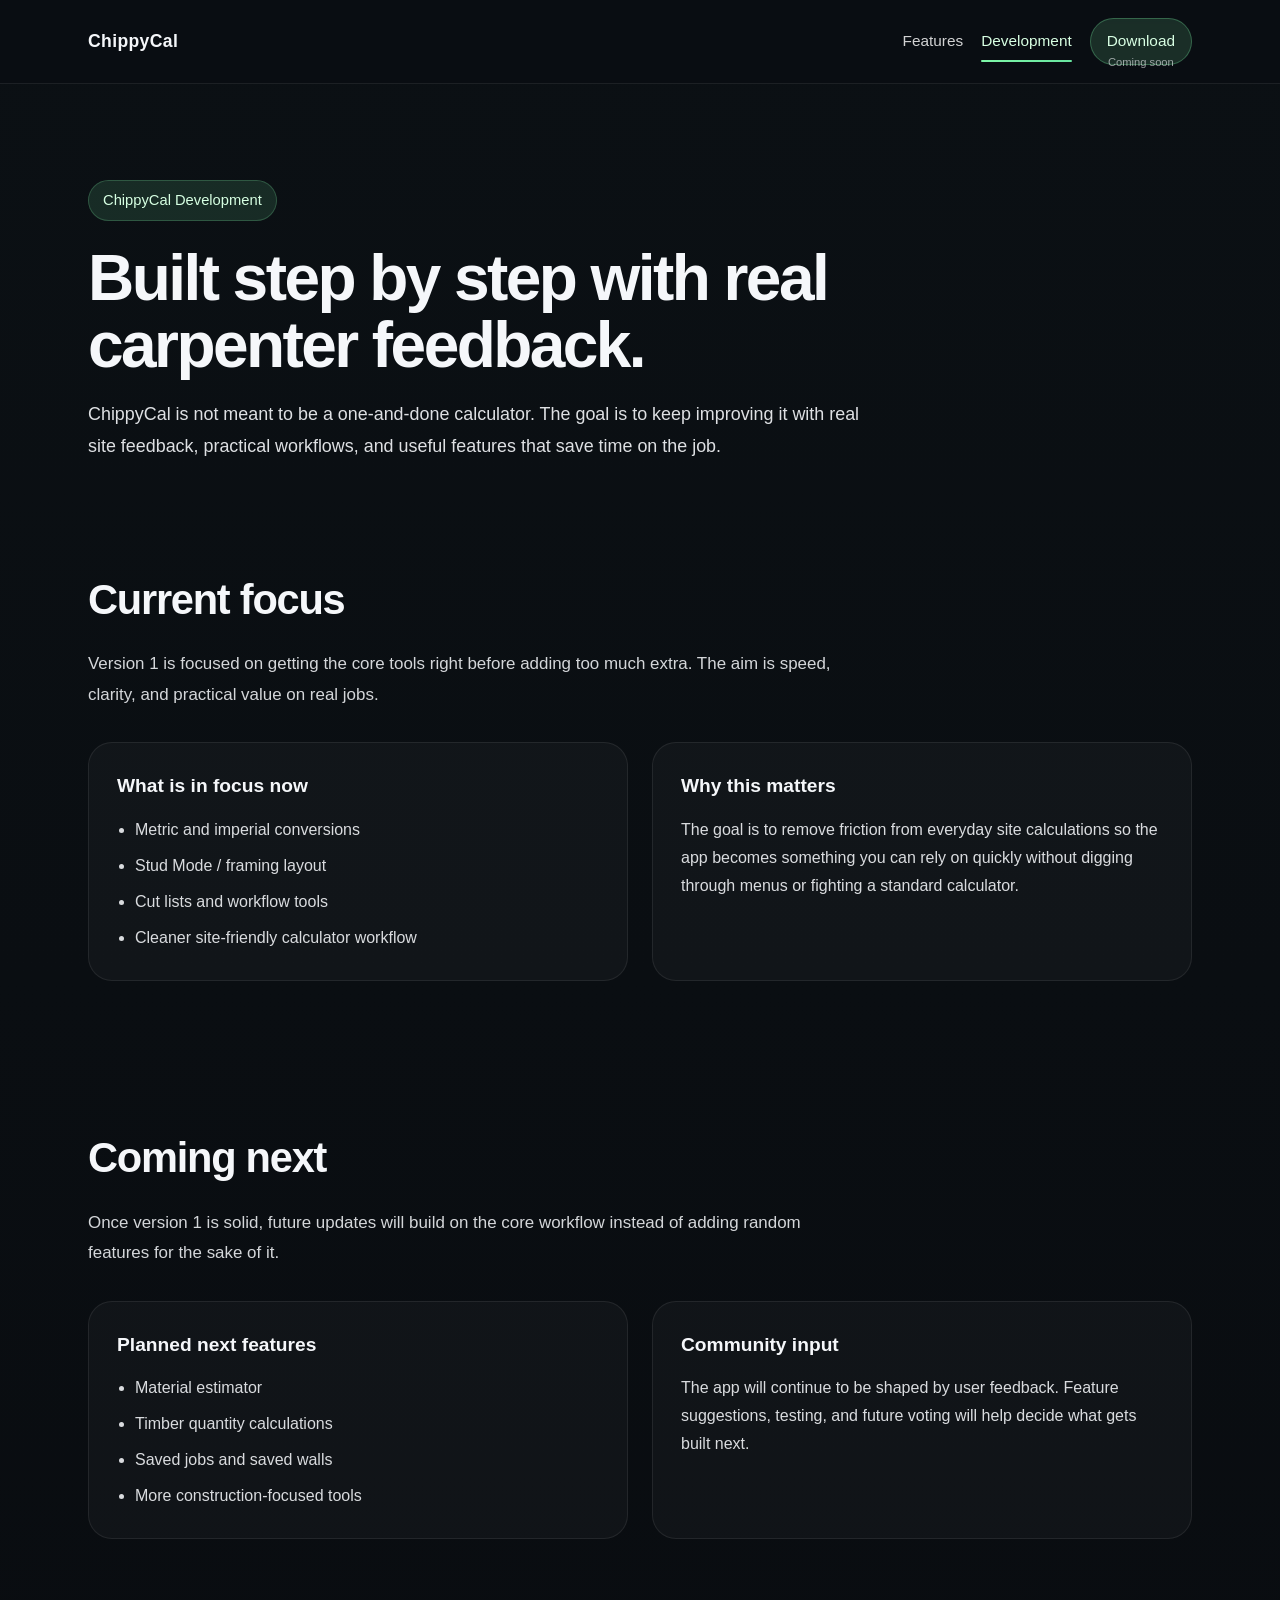
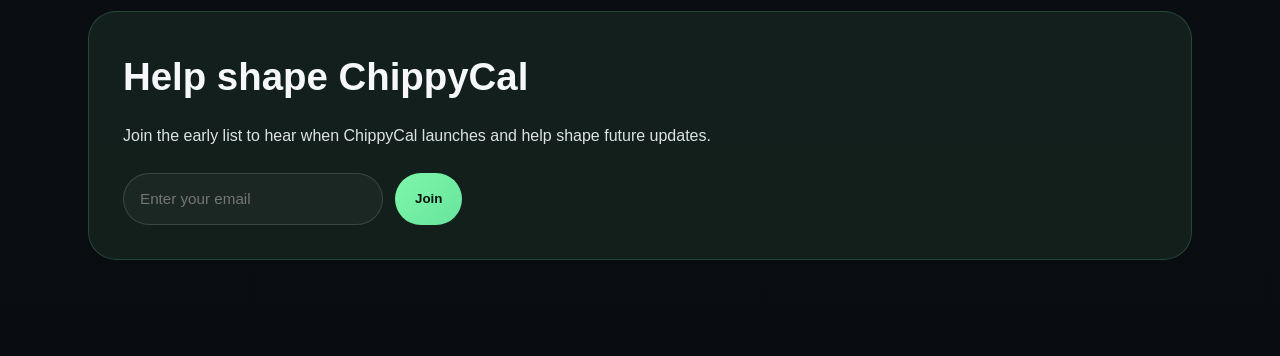
==== development.html @ 04ffdfd8 "Add development page and update layout" ====
<!DOCTYPE html>
<html lang="en">
<head>
<meta charset="UTF-8" />
<meta name="viewport" content="width=device-width, initial-scale=1.0" />
<title>ChippyCal Development</title>
<style>
:root { color-scheme: dark; }

* { box-sizing: border-box; }

body {
margin: 0;
font-family: -apple-system, BlinkMacSystemFont, "SF Pro Display", "Inter", sans-serif;
background: linear-gradient(180deg, #0b1014 0%, #090c10 100%);
color: #f5f7fa;
line-height: 1.6;
}

.site-header {
position: sticky;
top: 0;
z-index: 1000;
backdrop-filter: blur(14px);
background: rgba(10, 14, 18, 0.78);
border-bottom: 1px solid rgba(255, 255, 255, 0.08);
}

.site-header-inner {
max-width: 1200px;
margin: 0 auto;
padding: 18px 48px;
display: flex;
align-items: center;
justify-content: space-between;
gap: 24px;
}

.site-brand {
font-size: 1.1rem;
font-weight: 700;
letter-spacing: 0.02em;
color: inherit;
text-decoration: none;
position: relative;
}

.site-nav {
display: flex;
align-items: center;
gap: 18px;
flex-wrap: wrap;
}

.site-nav a {
color: rgba(255, 255, 255, 0.82);
text-decoration: none;
font-size: 0.96rem;
position: relative;
}

.site-nav a.active {
color: #d8ffe3;
}

.site-nav a.active::after {
content: "";
position: absolute;
left: 0;
right: 0;
bottom: -8px;
height: 2px;
border-radius: 999px;
background: linear-gradient(135deg, #7ef7a8 0%, #67e49f 100%);
}

.site-nav .nav-download {
padding: 10px 16px;
border-radius: 999px;
background: rgba(126, 247, 168, 0.14);
border: 1px solid rgba(126, 247, 168, 0.28);
color: #d8ffe3;
}

.page-hero {
max-width: 1200px;
margin: 0 auto;
padding: 96px 48px 32px;
}

.eyebrow {
display: inline-flex;
padding: 8px 14px;
border-radius: 999px;
background: rgba(126, 247, 168, 0.12);
border: 1px solid rgba(126, 247, 168, 0.22);
color: #d6ffe2;
font-size: 0.92rem;
margin-bottom: 24px;
}

h1 {
font-size: clamp(2.6rem, 5vw, 4.5rem);
line-height: 1.04;
letter-spacing: -0.04em;
margin: 0 0 20px;
max-width: 900px;
}

.hero-copy {
max-width: 780px;
font-size: 1.12rem;
line-height: 1.8;
opacity: 0.9;
margin: 0;
}

.section {
max-width: 1200px;
margin: 0 auto;
padding: 72px 48px;
}

.section-header {
max-width: 760px;
margin-bottom: 32px;
}

.section-header h2 {
font-size: clamp(1.8rem, 3.4vw, 2.6rem);
margin: 0 0 16px;
letter-spacing: -0.03em;
}

.section-header p {
margin: 0;
font-size: 1.06rem;
line-height: 1.8;
opacity: 0.86;
}

.grid {
display: grid;
grid-template-columns: repeat(2, 1fr);
gap: 24px;
}

.card {
background: rgba(255, 255, 255, 0.03);
border: 1px solid rgba(255, 255, 255, 0.08);
border-radius: 24px;
padding: 28px;
}

.card h3 {
margin: 0 0 14px;
font-size: 1.2rem;
}

.card p,
.card ul {
margin: 0;
opacity: 0.88;
line-height: 1.75;
}

.card ul {
padding-left: 18px;
display: grid;
gap: 8px;
}

.footer-cta {
max-width: 1200px;
margin: 0 auto;
padding: 0 48px 96px;
}

.footer-cta-card {
background: rgba(126, 247, 168, 0.08);
border: 1px solid rgba(126, 247, 168, 0.18);
border-radius: 28px;
padding: 34px;
}

.footer-cta-card h2 {
margin: 0 0 14px;
font-size: clamp(1.8rem, 3vw, 2.5rem);
}

.footer-cta-card p {
margin: 0 0 22px;
max-width: 760px;
opacity: 0.9;
line-height: 1.8;
}

.signup-form {
display: flex;
gap: 12px;
flex-wrap: wrap;
margin-top: 0;
}

.signup-input {
min-height: 52px;
padding: 0 16px;
border-radius: 999px;
border: 1px solid rgba(255,255,255,0.14);
background: rgba(255,255,255,0.04);
color: #f5f7fa;
min-width: 260px;
font-size: 0.95rem;
}

.btn-primary {
display: inline-flex;
align-items: center;
justify-content: center;
min-height: 52px;
padding: 0 20px;
border-radius: 999px;
text-decoration: none;
font-weight: 600;
background: linear-gradient(135deg, #7ef7a8 0%, #67e49f 100%);
color: #07110c;
border: none;
cursor: pointer;
}

@media (max-width: 980px) {
.site-header-inner {
padding: 16px 24px;
flex-direction: column;
align-items: flex-start;
}

.page-hero,
.section,
.footer-cta {
padding-left: 24px;
padding-right: 24px;
}

.grid {
grid-template-columns: 1fr;
}
}
</style>
</head>
<body>
<header class="site-header">
<div class="site-header-inner">
<a href="index.html" class="site-brand">ChippyCal</a>

<nav class="site-nav">
<a href="features.html">Features</a>
<a href="development.html" class="active">Development</a>
<div style="position:relative; display:flex; align-items:center;">
<a href="index.html#appstore" class="nav-download">Download</a>
<div style="position:absolute; top:36px; left:50%; transform:translateX(-50%); font-size:0.7rem; opacity:0.6; white-space:nowrap;">Coming soon</div>
</div>
</nav>
</div>
</header>

<section class="page-hero">
<span class="eyebrow">ChippyCal Development</span>
<h1>Built step by step with real carpenter feedback.</h1>
<p class="hero-copy">
ChippyCal is not meant to be a one-and-done calculator. The goal is to keep improving it with real site feedback, practical workflows, and useful features that save time on the job.
</p>
</section>

<section class="section">
<div class="section-header">
<h2>Current focus</h2>
<p>
Version 1 is focused on getting the core tools right before adding too much extra. The aim is speed, clarity, and practical value on real jobs.
</p>
</div>

<div class="grid">
<div class="card">
<h3>What is in focus now</h3>
<ul>
<li>Metric and imperial conversions</li>
<li>Stud Mode / framing layout</li>
<li>Cut lists and workflow tools</li>
<li>Cleaner site-friendly calculator workflow</li>
</ul>
</div>

<div class="card">
<h3>Why this matters</h3>
<p>
The goal is to remove friction from everyday site calculations so the app becomes something you can rely on quickly without digging through menus or fighting a standard calculator.
</p>
</div>
</div>
</section>

<section class="section">
<div class="section-header">
<h2>Coming next</h2>
<p>
Once version 1 is solid, future updates will build on the core workflow instead of adding random features for the sake of it.
</p>
</div>

<div class="grid">
<div class="card">
<h3>Planned next features</h3>
<ul>
<li>Material estimator</li>
<li>Timber quantity calculations</li>
<li>Saved jobs and saved walls</li>
<li>More construction-focused tools</li>
</ul>
</div>

<div class="card">
<h3>Community input</h3>
<p>
The app will continue to be shaped by user feedback. Feature suggestions, testing, and future voting will help decide what gets built next.
</p>
</div>
</div>
</section>

<section class="footer-cta">
<div class="footer-cta-card">
<h2>Help shape ChippyCal</h2>
<p>
Join the early list to hear when ChippyCal launches and help shape future updates.
</p>
<form action="https://chippycal.us5.list-manage.com/subscribe/post?u=5f788e381d7d2507d632d8ed6&amp;id=597a0e510a&amp;f_id=00c2bdedf0" method="post" target="_blank">
<div class="signup-form">
<input
class="signup-input"
type="email"
name="EMAIL"
placeholder="Enter your email"
required
>
<button type="submit" class="btn-primary">Join</button>
</div>

<div style="position:absolute; left:-5000px;" aria-hidden="true">
<input type="text" name="b_5f788e381d7d2507d632d8ed6_597a0e510a" tabindex="-1" value="">
</div>
</form>
</div>
</section>
</body>
</html>
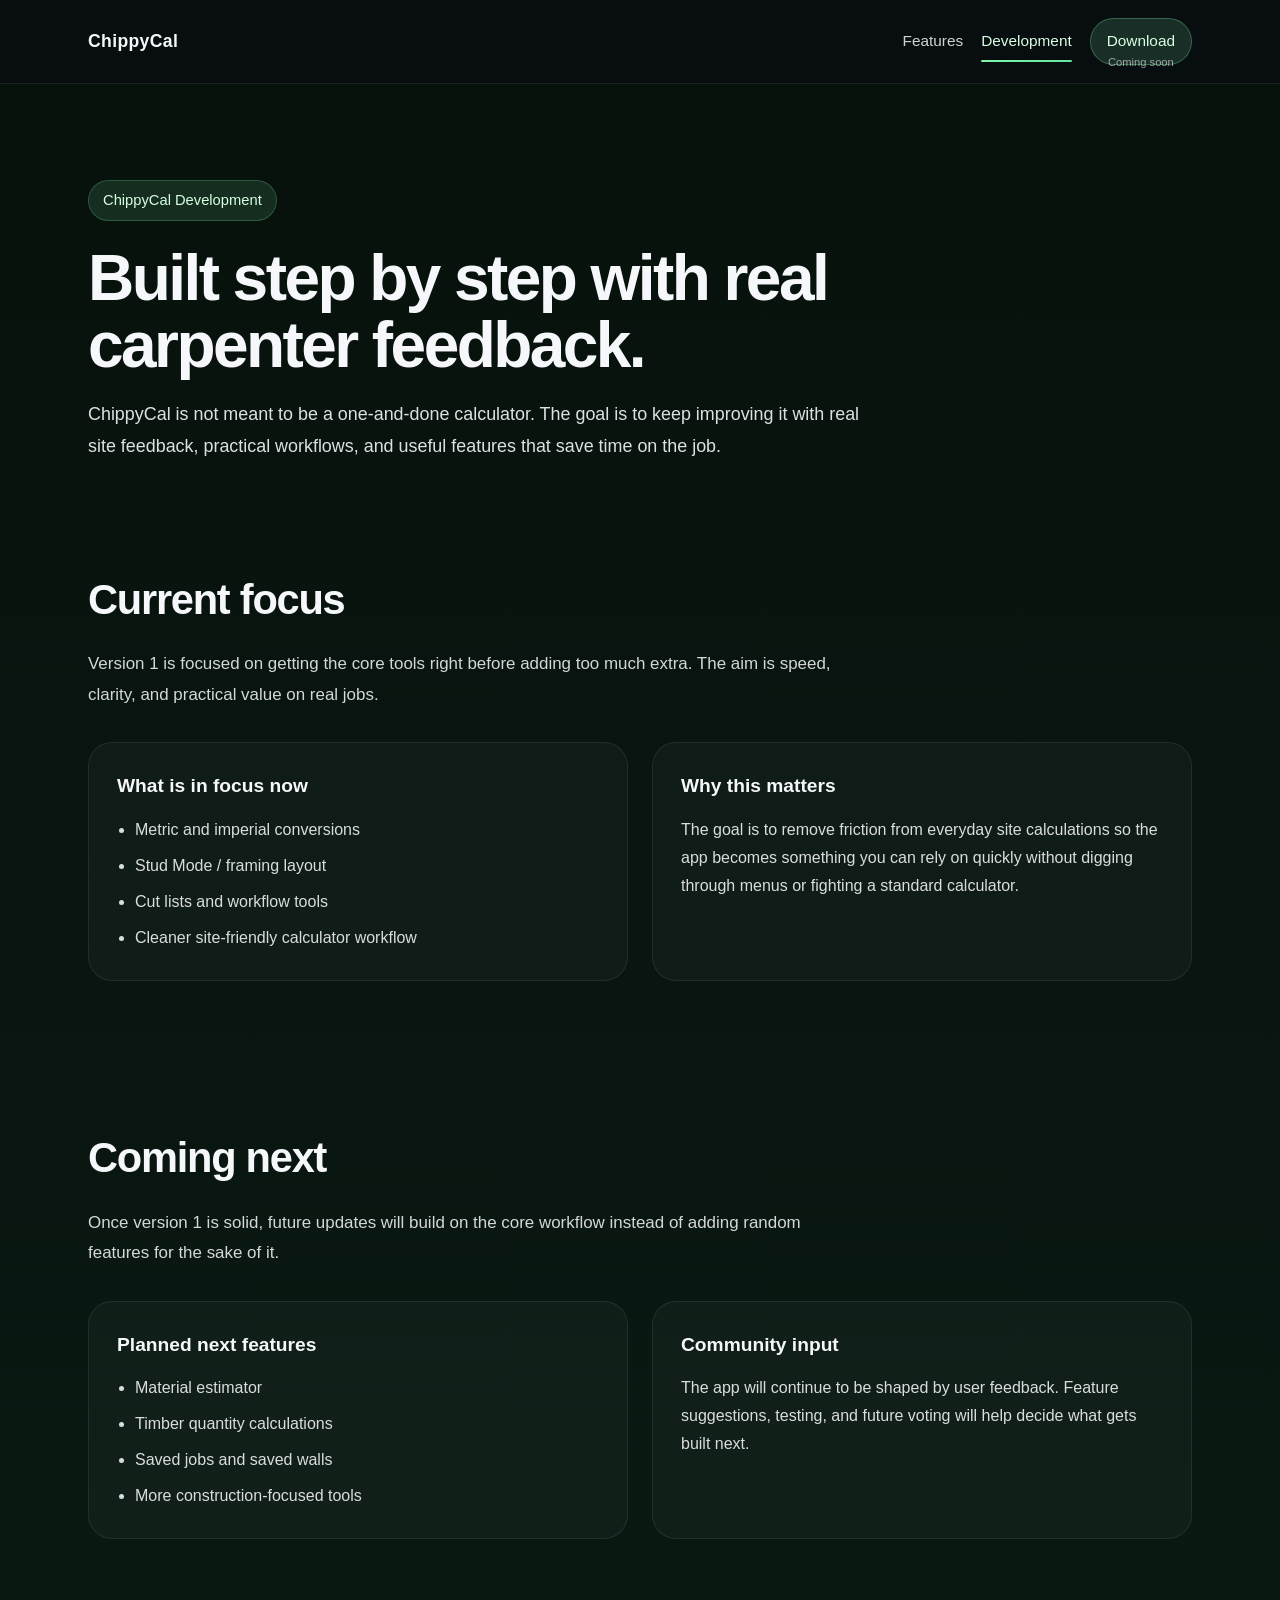
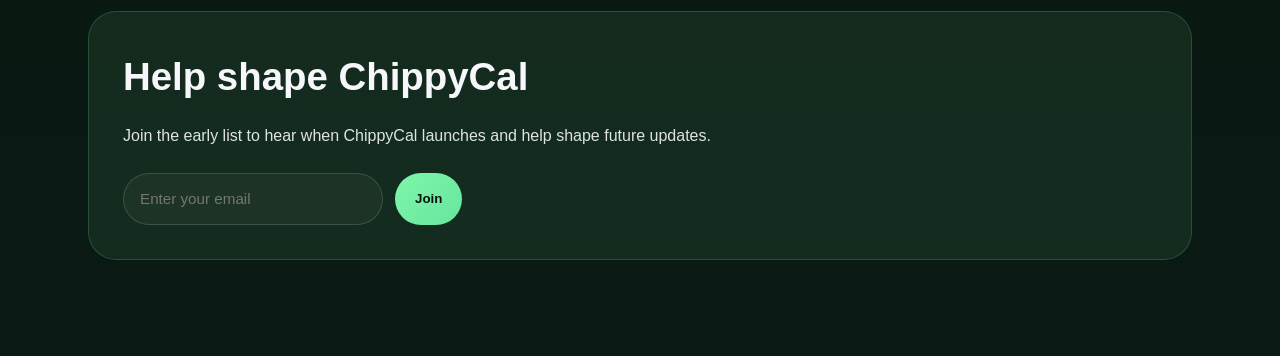
==== commit 932da655: "Move images into images folder and update paths" ====
--- a/development.html
+++ b/development.html
@@ -14,7 +14,7 @@
 body {
 margin: 0;
 font-family: -apple-system, BlinkMacSystemFont, "SF Pro Display", "Inter", sans-serif;
-background: linear-gradient(180deg, #0b1014 0%, #090c10 100%);
+background: linear-gradient(180deg, #07110c 0%, #0b1a14 100%);
 color: #f5f7fa;
 line-height: 1.6;
 }
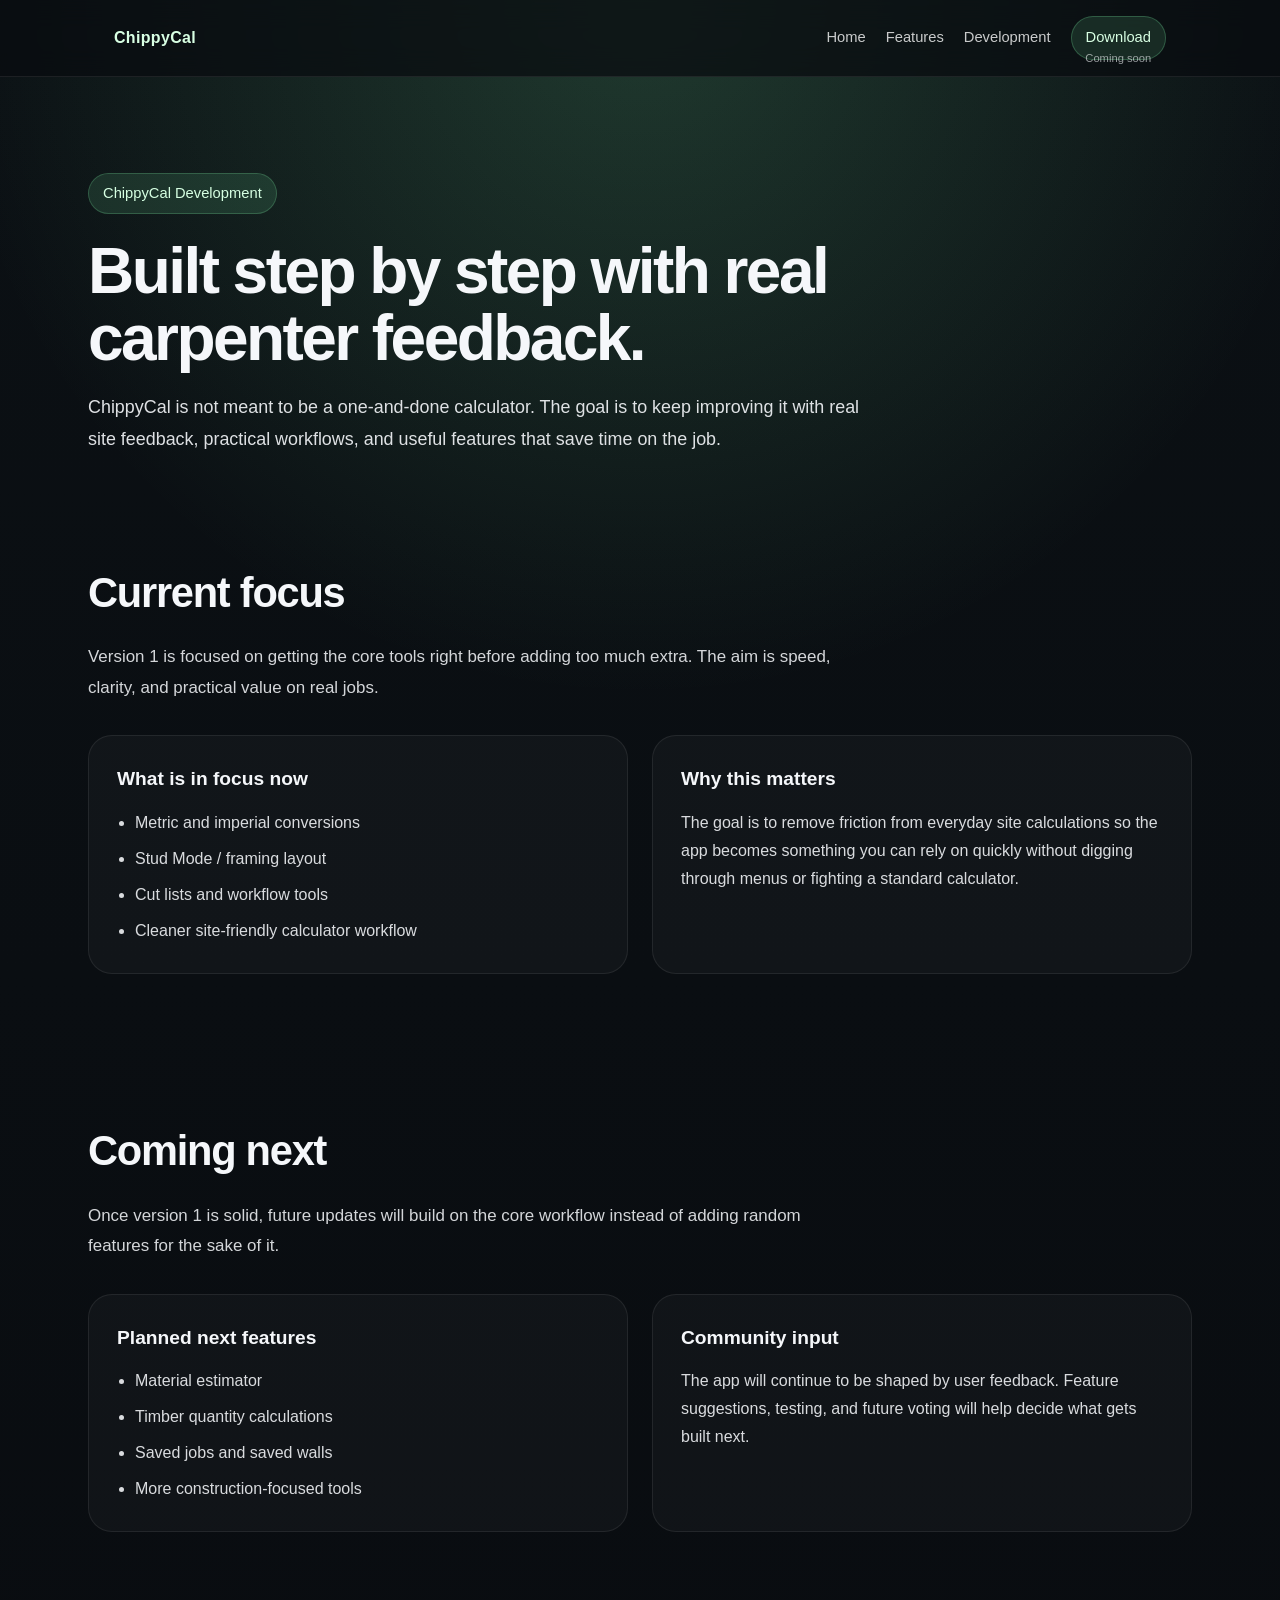
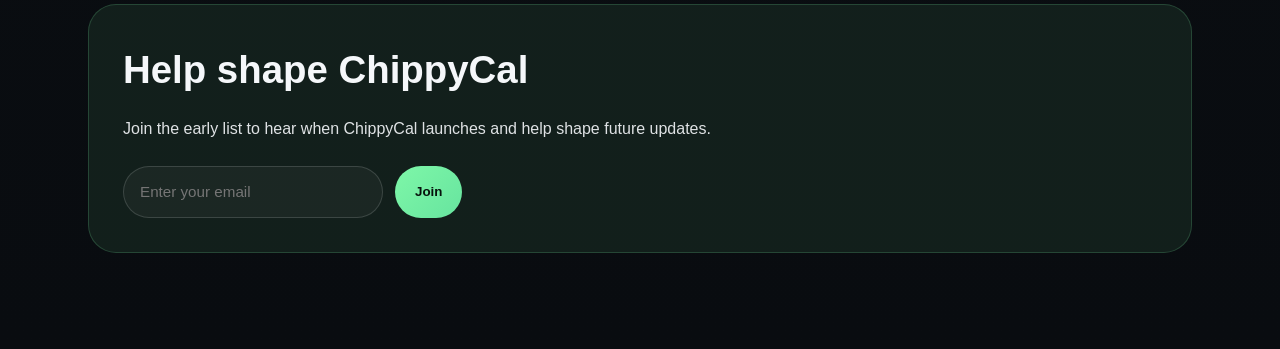
==== commit a5ebe8d8: "Update landing page" ====
--- a/development.html
+++ b/development.html
@@ -14,73 +14,62 @@
 body {
 margin: 0;
 font-family: -apple-system, BlinkMacSystemFont, "SF Pro Display", "Inter", sans-serif;
-background: linear-gradient(180deg, #07110c 0%, #0b1a14 100%);
+background:
+radial-gradient(circle at top, rgba(126, 247, 168, 0.18), transparent 34%),
+linear-gradient(180deg, #0b1014 0%, #090c10 100%);
 color: #f5f7fa;
 line-height: 1.6;
 }
 
-.site-header {
+/* Header styles */
+.header {
 position: sticky;
 top: 0;
 z-index: 1000;
+background: rgba(9, 12, 16, 0.72);
 backdrop-filter: blur(14px);
-background: rgba(10, 14, 18, 0.78);
 border-bottom: 1px solid rgba(255, 255, 255, 0.08);
 }
 
-.site-header-inner {
-max-width: 1200px;
+.header-inner {
+max-width: 1100px;
 margin: 0 auto;
-padding: 18px 48px;
+padding: 16px 24px;
+display: flex;
+justify-content: space-between;
+align-items: center;
+gap: 24px;
+}
+
+.logo {
+color: #d8ffe3;
+font-weight: 700;
+text-decoration: none;
+letter-spacing: 0.02em;
+}
+
+.nav {
 display: flex;
 align-items: center;
-justify-content: space-between;
-gap: 24px;
-}
-
-.site-brand {
-font-size: 1.1rem;
-font-weight: 700;
-letter-spacing: 0.02em;
-color: inherit;
+gap: 20px;
+}
+
+.nav a {
 text-decoration: none;
+color: rgba(255, 255, 255, 0.78);
+font-size: 0.92rem;
 position: relative;
 }
 
-.site-nav {
-display: flex;
-align-items: center;
-gap: 18px;
-flex-wrap: wrap;
-}
-
-.site-nav a {
-color: rgba(255, 255, 255, 0.82);
-text-decoration: none;
-font-size: 0.96rem;
-position: relative;
-}
-
-.site-nav a.active {
-color: #d8ffe3;
-}
-
-.site-nav a.active::after {
-content: "";
-position: absolute;
-left: 0;
-right: 0;
-bottom: -8px;
-height: 2px;
+.nav a:hover {
+color: #ffffff;
+}
+
+.nav .download-link {
+padding: 9px 14px;
 border-radius: 999px;
-background: linear-gradient(135deg, #7ef7a8 0%, #67e49f 100%);
-}
-
-.site-nav .nav-download {
-padding: 10px 16px;
-border-radius: 999px;
-background: rgba(126, 247, 168, 0.14);
-border: 1px solid rgba(126, 247, 168, 0.28);
+background: rgba(126, 247, 168, 0.12);
+border: 1px solid rgba(126, 247, 168, 0.24);
 color: #d8ffe3;
 }
 
@@ -230,12 +219,7 @@
 cursor: pointer;
 }
 
-@media (max-width: 980px) {
-.site-header-inner {
-padding: 16px 24px;
-flex-direction: column;
-align-items: flex-start;
-}
+.@media (max-width: 980px) {
 
 .page-hero,
 .section,
@@ -251,16 +235,16 @@
 </style>
 </head>
 <body>
-<header class="site-header">
-<div class="site-header-inner">
-<a href="index.html" class="site-brand">ChippyCal</a>
-
-<nav class="site-nav">
+<header class="header">
+<div class="header-inner">
+<a class="logo" href="index.html">ChippyCal</a>
+<nav class="nav" aria-label="Main navigation">
+<a href="index.html">Home</a>
 <a href="features.html">Features</a>
-<a href="development.html" class="active">Development</a>
+<a href="development.html">Development</a>
 <div style="position:relative; display:flex; align-items:center;">
-<a href="index.html#appstore" class="nav-download">Download</a>
-<div style="position:absolute; top:36px; left:50%; transform:translateX(-50%); font-size:0.7rem; opacity:0.6; white-space:nowrap;">Coming soon</div>
+<a class="download-link" href="#">Download</a>
+<div style="position:absolute; top:34px; left:50%; transform:translateX(-50%); font-size:0.7rem; opacity:0.6; white-space:nowrap;">Coming soon</div>
 </div>
 </nav>
 </div>
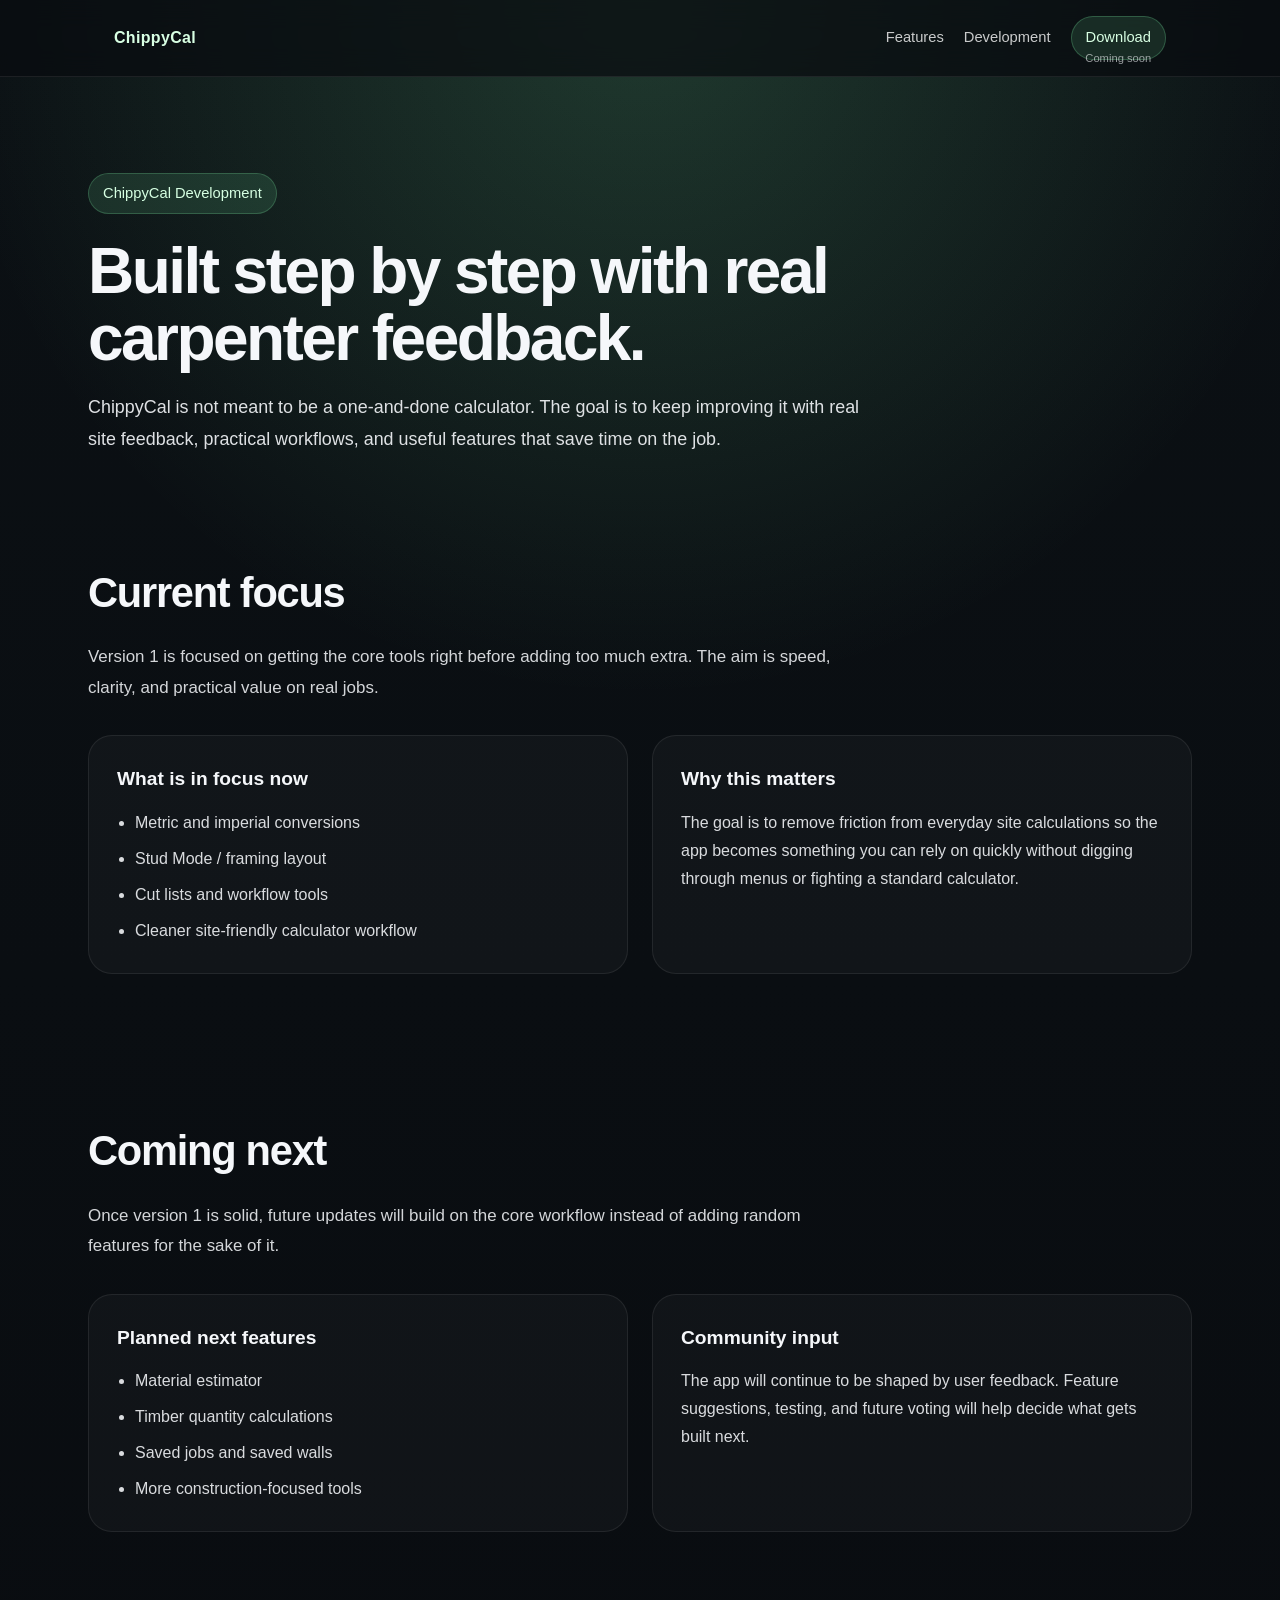
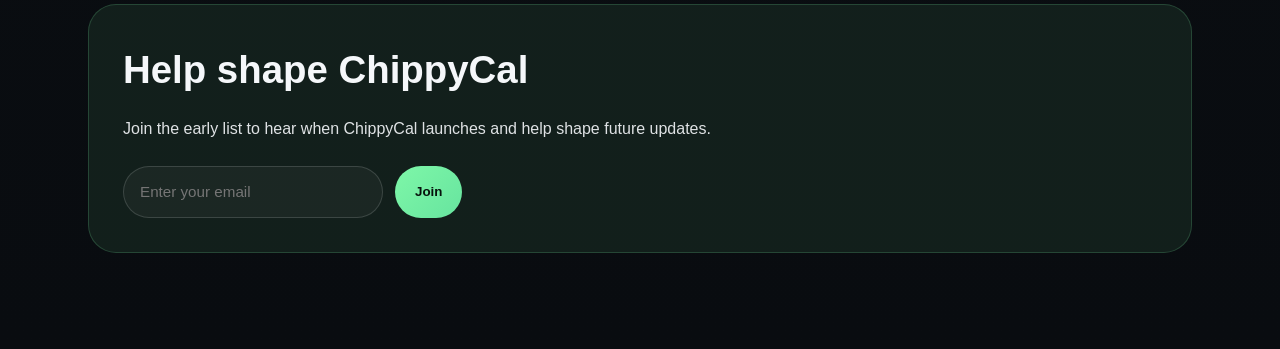
==== commit 81c1d889: "Fix layout consistency between pages" ====
--- a/development.html
+++ b/development.html
@@ -239,7 +239,6 @@
 <div class="header-inner">
 <a class="logo" href="index.html">ChippyCal</a>
 <nav class="nav" aria-label="Main navigation">
-<a href="index.html">Home</a>
 <a href="features.html">Features</a>
 <a href="development.html">Development</a>
 <div style="position:relative; display:flex; align-items:center;">
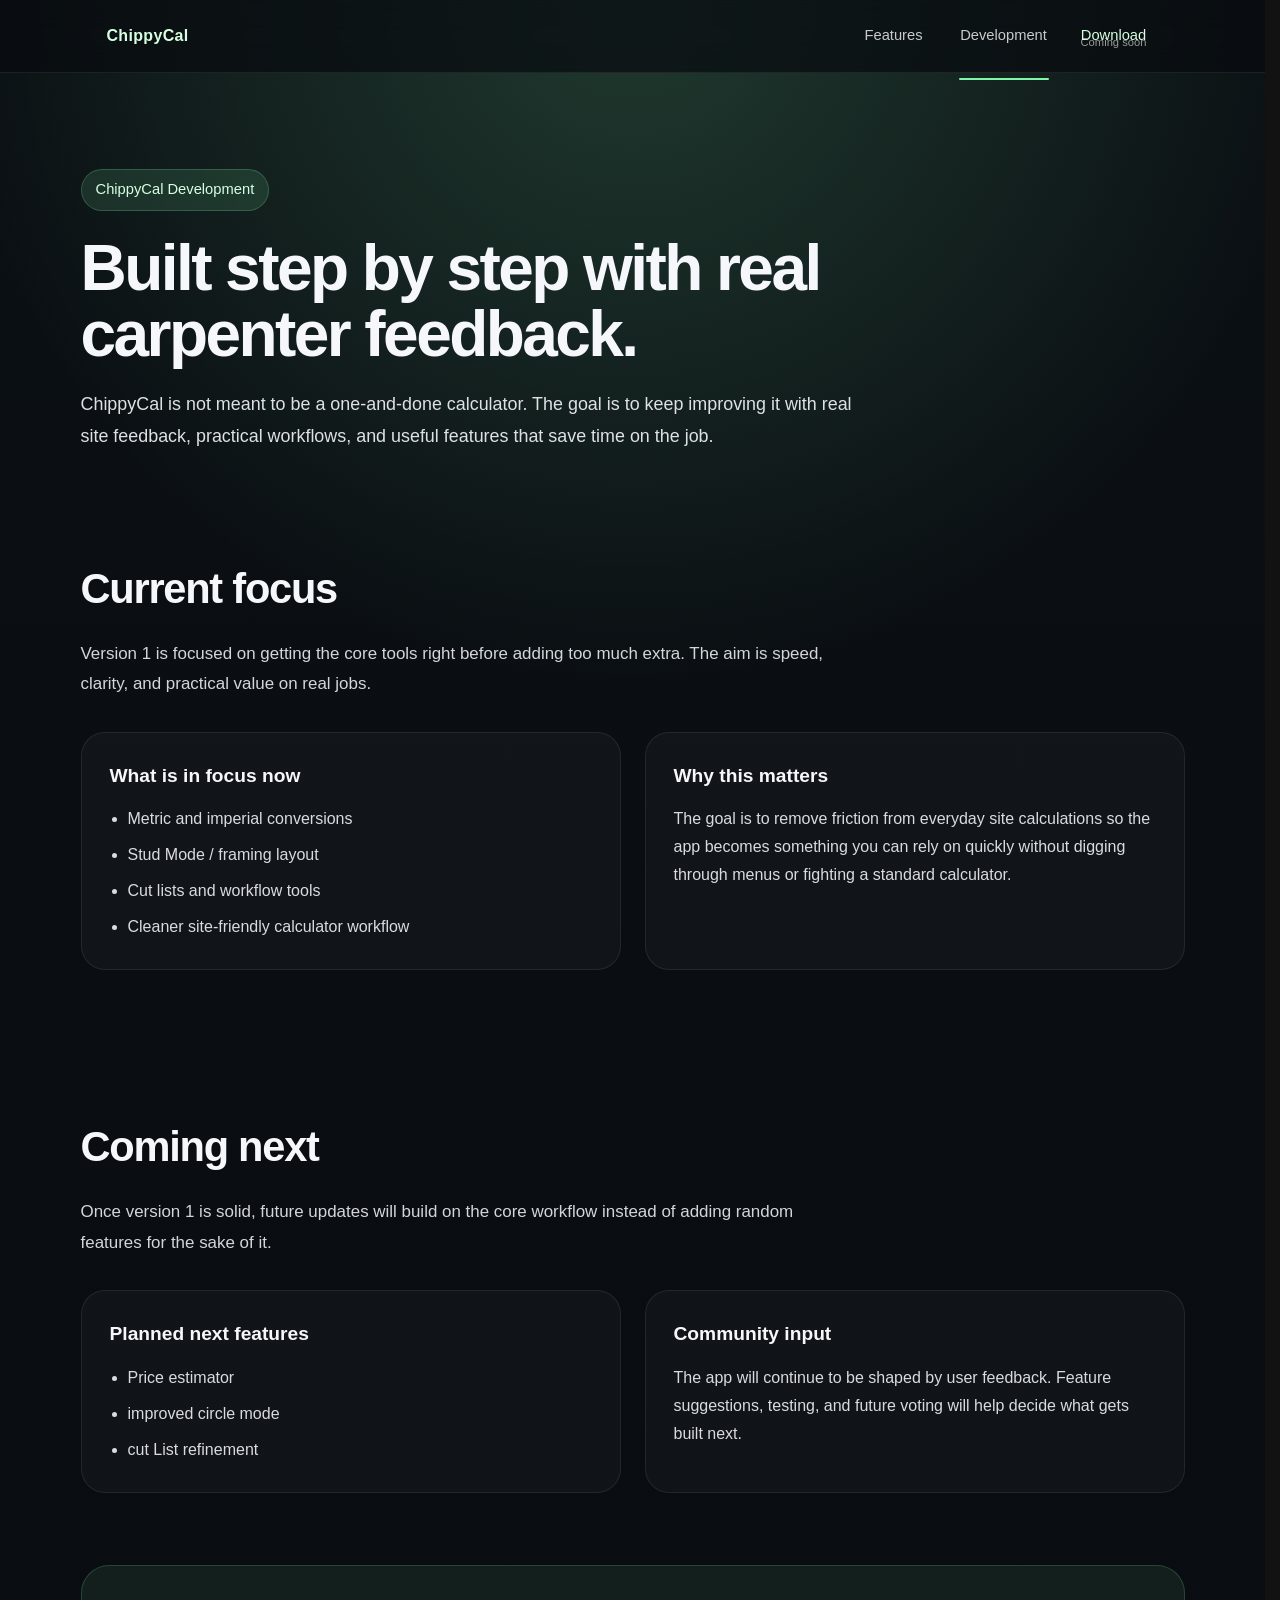
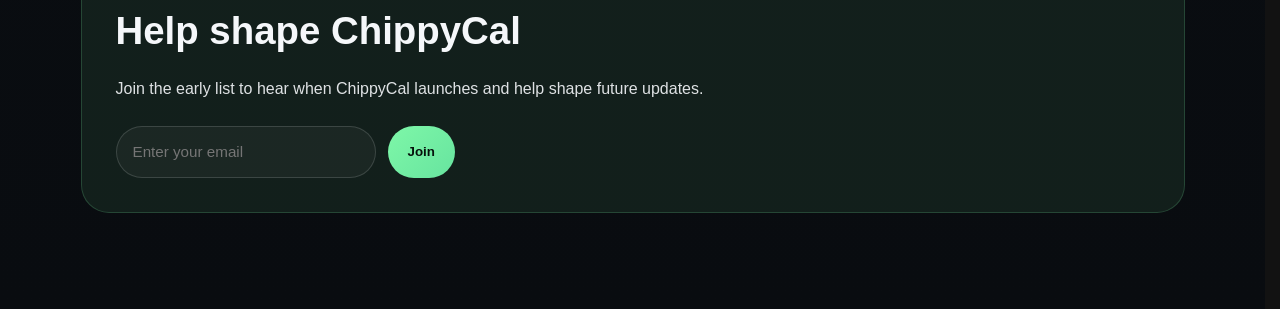
==== commit c61262f0: "Fix consistent header layout and active nav alignment" ====
--- a/development.html
+++ b/development.html
@@ -1,11 +1,10 @@
-
-
 <!DOCTYPE html>
 <html lang="en">
 <head>
 <meta charset="UTF-8" />
 <meta name="viewport" content="width=device-width, initial-scale=1.0" />
 <title>ChippyCal Development</title>
+<link rel="stylesheet" href="header.css">
 <style>
 :root { color-scheme: dark; }
 
@@ -19,58 +18,6 @@
 linear-gradient(180deg, #0b1014 0%, #090c10 100%);
 color: #f5f7fa;
 line-height: 1.6;
-}
-
-/* Header styles */
-.header {
-position: sticky;
-top: 0;
-z-index: 1000;
-background: rgba(9, 12, 16, 0.72);
-backdrop-filter: blur(14px);
-border-bottom: 1px solid rgba(255, 255, 255, 0.08);
-}
-
-.header-inner {
-max-width: 1100px;
-margin: 0 auto;
-padding: 16px 24px;
-display: flex;
-justify-content: space-between;
-align-items: center;
-gap: 24px;
-}
-
-.logo {
-color: #d8ffe3;
-font-weight: 700;
-text-decoration: none;
-letter-spacing: 0.02em;
-}
-
-.nav {
-display: flex;
-align-items: center;
-gap: 20px;
-}
-
-.nav a {
-text-decoration: none;
-color: rgba(255, 255, 255, 0.78);
-font-size: 0.92rem;
-position: relative;
-}
-
-.nav a:hover {
-color: #ffffff;
-}
-
-.nav .download-link {
-padding: 9px 14px;
-border-radius: 999px;
-background: rgba(126, 247, 168, 0.12);
-border: 1px solid rgba(126, 247, 168, 0.24);
-color: #d8ffe3;
 }
 
 .page-hero {
@@ -240,7 +187,7 @@
 <a class="logo" href="index.html">ChippyCal</a>
 <nav class="nav" aria-label="Main navigation">
 <a href="features.html">Features</a>
-<a href="development.html">Development</a>
+<a class="active" href="development.html">Development</a>
 <div style="position:relative; display:flex; align-items:center;">
 <a class="download-link" href="#">Download</a>
 <div style="position:absolute; top:34px; left:50%; transform:translateX(-50%); font-size:0.7rem; opacity:0.6; white-space:nowrap;">Coming soon</div>
@@ -297,11 +244,11 @@
 <div class="card">
 <h3>Planned next features</h3>
 <ul>
-<li>Material estimator</li>
-<li>Timber quantity calculations</li>
-<li>Saved jobs and saved walls</li>
-<li>More construction-focused tools</li>
-</ul>
+<li> Price estimator</li>
+<li> improved circle mode</li>
+<li> cut List refinement</li>
+</li>
+</ul> 
 </div>
 
 <div class="card">
--- a/header.css
+++ b/header.css
@@ -0,0 +1,97 @@
+html {
+    overflow-y: scroll;
+    scrollbar-gutter: stable;
+}
+
+body {
+    margin: 0;
+    min-height: 100vh;
+}
+
+.header {
+    position: sticky;
+    top: 0;
+    z-index: 1000;
+    background: rgba(9, 12, 16, 0.72);
+    backdrop-filter: blur(14px);
+    border-bottom: 1px solid rgba(255, 255, 255, 0.08);
+}
+
+.header-inner {
+    max-width: 1100px;
+    margin: 0 auto;
+    padding: 0 24px;
+    height: 72px;
+    display: flex;
+    justify-content: space-between;
+    align-items: center;
+    gap: 24px;
+}
+
+.logo {
+    color: #d8ffe3;
+    font-weight: 700;
+    text-decoration: none;
+    letter-spacing: 0.02em;
+    position: relative;
+}
+
+.nav {
+    display: flex;
+    align-items: center;
+    justify-content: flex-end;
+    gap: 20px;
+    min-width: 320px;
+}
+
+.nav a {
+    text-decoration: none;
+    color: rgba(255, 255, 255, 0.78);
+    font-size: 0.92rem;
+    position: relative;
+    display: flex;
+    align-items: center;
+    justify-content: center;
+    height: 72px;
+    width: 90px;
+    flex-shrink: 0;
+}
+
+.nav a:hover {
+    color: #ffffff;
+}
+
+.active {
+    color: #ffffff;
+    position: relative;
+}
+
+.active::after {
+    content: "";
+    position: absolute;
+    left: 0;
+    bottom: -8px;
+    width: 100%;
+    height: 2px;
+    background: #7ef7a8;
+    border-radius: 999px;
+}
+
+.download-link {
+    color: #d8ffe3 !important;
+}
+
+@media (max-width: 860px) {
+    .header-inner {
+        padding: 0 20px;
+        height: 72px;
+    }
+
+    .nav {
+        gap: 16px;
+    }
+
+    .nav a {
+        font-size: 0.88rem;
+    }
+}
